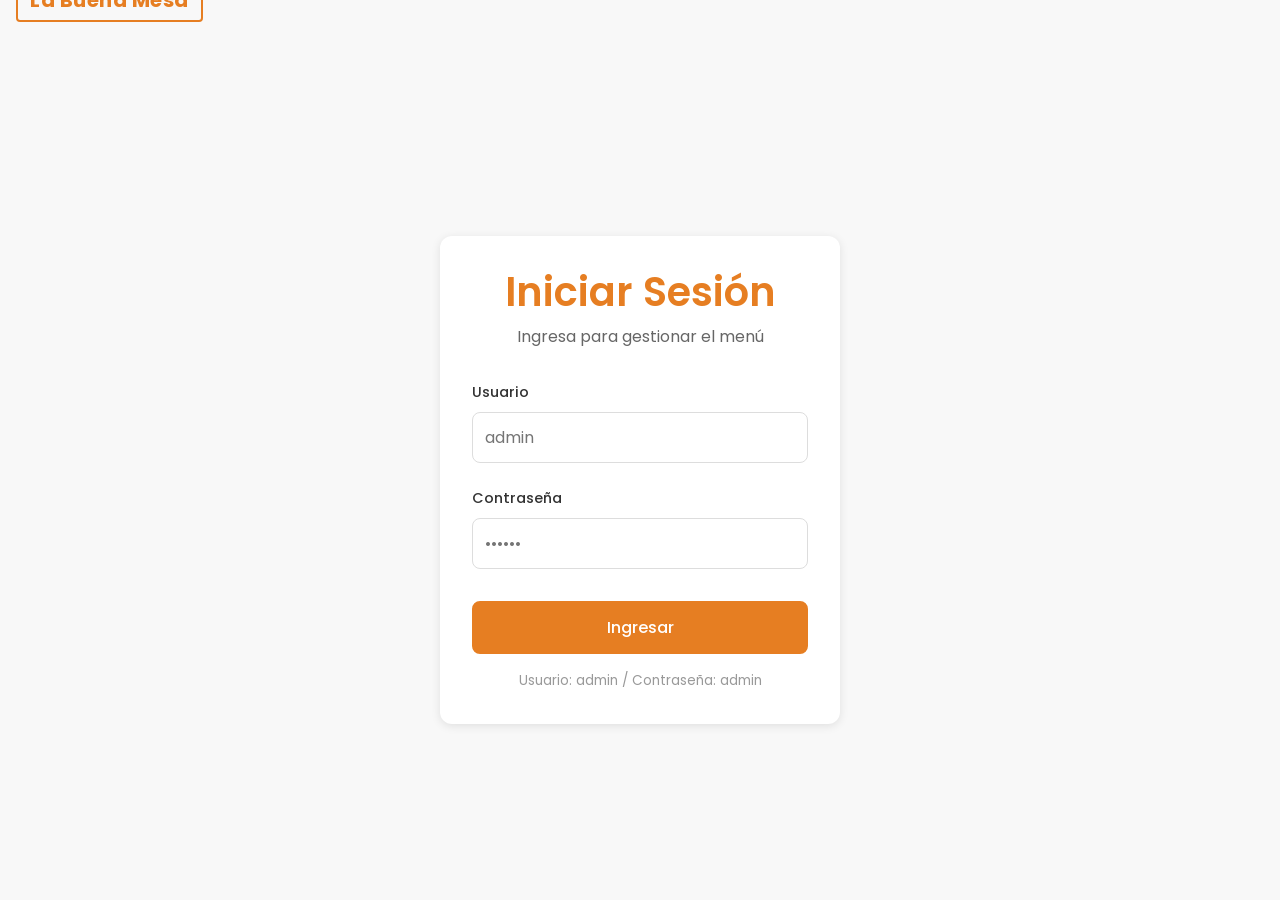
==== agregar-plato.html @ 26eefd60 "Implementación de un sistema sencillo de login a modo mockup" ====
<!DOCTYPE html>
<html lang="es">
  <head>
    <meta charset="UTF-8" />
    <meta name="viewport" content="width=device-width, initial-scale=1.0" />
    <title>Agregar Plato - La Buena Mesa</title>
    <link rel="preconnect" href="https://fonts.googleapis.com" />
    <link rel="preconnect" href="https://fonts.gstatic.com" crossorigin />
    <link
      href="https://fonts.googleapis.com/css2?family=Poppins:wght@400;500;600;700&display=swap"
      rel="stylesheet"
    />
    <link rel="stylesheet" href="styles.css" />
    <script type="module">
      import { isLoggedIn } from './auth.js'
      if (!isLoggedIn()) {
        window.location.href = 'login.html'
      }
    </script>
  </head>
  <body>
    <nav>
      <div class="nav-container">
        <a href="index.html" class="logo">La Buena Mesa</a>
        <button class="nav-toggle" aria-label="Menú">
          <span></span>
          <span></span>
          <span></span>
        </button>
        <ul class="nav-links">
          <li><a href="index.html">Inicio</a></li>
          <li><a href="#">Menú</a></li>
          <li><a href="#">Contacto</a></li>
          <li><a href="agregar-plato.html" class="nav-link-primary">Agregar plato</a></li>
        </ul>
      </div>
    </nav>
    <script type="module">
      import { initAuthNav } from './auth.js'
      initAuthNav()
    </script>

    <main class="form-page">
      <div class="form-container">
        <h1>Agregar Nuevo Plato</h1>
        <p class="form-subtitle">Completa los detalles del plato para agregarlo al menú</p>

        <form id="platoForm" class="plato-form">
          <div class="form-group">
            <label for="nombre">Nombre del plato</label>
            <input
              type="text"
              id="nombre"
              name="nombre"
              placeholder="Ej: Paella Valenciana"
              required
            />
          </div>

          <div class="form-group">
            <label for="descripcion">Descripción</label>
            <textarea
              id="descripcion"
              name="descripcion"
              rows="3"
              placeholder="Describe los ingredientes y características del plato"
              required
            ></textarea>
          </div>

          <div class="form-row">
            <div class="form-group">
              <label for="precio">Precio ($)</label>
              <input
                type="number"
                id="precio"
                name="precio"
                step="0.01"
                min="0"
                placeholder="0.00"
                required
              />
            </div>

            <div class="form-group">
              <label for="categoria">Categoría</label>
              <select id="categoria" name="categoria" required>
                <option value="">Selecciona una categoría</option>
                <option value="entradas">Entradas</option>
                <option value="principales">Principales</option>
                <option value="postres">Postres</option>
                <option value="bebidas">Bebidas</option>
              </select>
            </div>
          </div>

          <div class="form-group">
            <label for="imagen">Emoji representativo</label>
            <input
              type="text"
              id="imagen"
              name="imagen"
              placeholder="Ej: 🍝 (ingresa un emoji)"
              required
            />
          </div>

          <div class="form-actions">
            <a href="index.html" class="btn btn-secondary">Cancelar</a>
            <button type="submit" class="btn btn-primary">Guardar Plato</button>
          </div>
        </form>
      </div>
    </main>
  </body>
</html>
---- styles.css ----
* {
  margin: 0;
  padding: 0;
  box-sizing: border-box;
}

:root {
  --font-primary: "Poppins", serif;
  --color-text: #333;
  --color-primary: #e67e22;
  --color-bg: #fff;
  --color-bg-secondary: #f8f8f8;
  --nav-height: 60px;
}

body {
  font-family: var(--font-primary);
  font-size: 16px;
  line-height: 1.6;
  color: var(--color-text);
  background-color: var(--color-bg);
}

a {
  text-decoration: none;
  color: inherit;
}

h1,
h2,
h3,
h4,
h5,
h6 {
  font-family: var(--font-primary);
  font-weight: 600;
  line-height: 1.2;
}

h1 {
  font-size: 2rem;
}

h2 {
  font-size: 1.5rem;
}

p {
  font-size: 1rem;
  font-weight: 400;
}

.nav {
  position: fixed;
  top: 0;
  left: 0;
  right: 0;
  height: var(--nav-height);
  background-color: var(--color-bg);
  box-shadow: 0 1px 3px rgba(0, 0, 0, 0.1);
  z-index: 1000;
}

.nav-container {
  display: flex;
  justify-content: space-between;
  align-items: center;
  margin: 0 auto;
  height: 100%;
  width: 100%;
}

.logo {
  position: absolute;
  left: 1rem;
  font-size: 1.25rem;
  font-weight: 700;
  color: var(--color-primary);
  padding: 0.25rem 0.75rem;
  border: 2px solid var(--color-primary);
  border-radius: 4px;
  letter-spacing: 0.5px;
}

.nav-links {
  display: none;
  list-style: none;
  gap: 1.5rem;
  background-color: var(--color-bg-secondary);
  padding-block: 1rem;
}

.nav-links a {
  display: inline-block;
  font-size: 1.25rem;
  font-weight: 500;
  padding: 0.5rem 0.75rem;
  border-radius: 4px;
  transition: all 0.2s ease;
}

.nav-links a:hover {
  color: var(--color-primary);
  background: rgba(230, 126, 34, 0.1);
}

.nav-toggle {
  display: flex;
  flex-direction: column;
  gap: 4px;
  background: none;
  border: none;
  cursor: pointer;
  padding: 0.5rem;
}

.nav-toggle span {
  display: block;
  width: 24px;
  height: 2px;
  background: var(--color-text);
  border-radius: 2px;
}

@media (min-width: 768px) {
  .nav-toggle {
    display: none;
  }
  .nav-container {
    justify-content: flex-start;
    gap: 3rem;
  }

  .logo {
    flex-shrink: 0;
  }

  .nav-links {
    flex: 1;
    justify-content: center;
    display: flex;
  }

  h1 {
    font-size: 2.5rem;
  }

  h2 {
    font-size: 2rem;
  }
}

.hero {
  padding: 3rem 1rem;
  text-align: center;
  background-color: var(--color-bg-secondary);
}

.hero h1 {
  color: var(--color-primary);
  margin-bottom: 0.5rem;
}

.categories {
  padding: 1.5rem 1rem;
  text-align: center;
}

.category-filters {
  display: flex;
  flex-wrap: wrap;
  gap: 0.5rem;
  justify-content: center;
  margin-top: 1rem;
}

.category-btn {
  padding: 0.5rem 1rem;
  border: 1px solid #ddd;
  border-radius: 20px;
  background: var(--color-bg);
  font-family: var(--font-primary);
  font-size: 0.875rem;
  cursor: pointer;
  transition: all 0.2s ease;
}

.category-btn.active,
.category-btn:hover {
  background: var(--color-primary);
  color: #fff;
  border-color: var(--color-primary);
}

.search-bar {
  display: flex;
  align-items: center;
  max-width: 1200px;
  margin: 1.5rem auto 0;
  border: 1px solid #ddd;
  border-radius: 25px;
  overflow: hidden;
  background: var(--color-bg);
}

.search-input {
  flex: 1;
  padding: 0.75rem 1rem;
  border: none;
  font-family: var(--font-primary);
  font-size: 0.95rem;
  outline: none;
}

.search-input::placeholder {
  color: #999;
}

.search-btn {
  padding: 0.75rem 1rem;
  background: transparent;
  border: none;
  color: var(--color-primary);
  cursor: pointer;
  display: flex;
  align-items: center;
  justify-content: center;
  transition: background 0.2s ease;
}

.search-btn:hover {
  background: rgba(230, 126, 34, 0.1);
}

.menu-content {
  padding: 2rem 1rem;
  max-width: 1200px;
  margin: 0 auto;
}

.menu-grid {
  display: grid;
  grid-template-columns: 1fr;
  gap: 1rem;
  margin-top: 1.5rem;
}

.menu-item {
  border: 1px solid #eee;
  border-radius: 8px;
  overflow: hidden;
  transition: box-shadow 0.2s ease;
  position: relative;
  transition: transform 0.2s ease;
}

.menu-item:hover {
  box-shadow: 0 2px 8px rgba(0, 0, 0, 0.1);
  cursor: pointer;
  transform: scale(1.025);
}

.menu-item-image {
  font-size: 4rem;
  text-align: center;
  padding: 2rem;
  background: var(--color-bg-secondary);
}

.menu-item-info {
  padding: 1rem;
}

.menu-item-info h3 {
  font-size: 1.1rem;
  margin-bottom: 0.25rem;
}

.menu-item-info p {
  font-size: 0.875rem;
  color: #666;
  margin-bottom: 0.5rem;
}

.menu-item-price {
  font-weight: 600;
  color: var(--color-primary);
  font-size: 1.1rem;
}

.menu-item-tags {
  display: flex;
  flex-wrap: wrap;
  gap: 0.5rem;
  margin-bottom: 0.75rem;
}

.tag {
  display: inline-block;
  padding: 0.25rem 0.6rem;
  font-size: 0.75rem;
  font-weight: 500;
  border-radius: 12px;
  background: var(--color-bg-secondary);
  color: #666;
}

.tag-featured {
  background: rgba(230, 126, 34, 0.15);
  color: var(--color-primary);
}

.tag-vegetarian {
  background: rgba(46, 204, 113, 0.15);
  color: #27ae60;
}

.tag-popular {
  background: rgba(241, 196, 15, 0.2);
  color: #d4a200;
}

.tag-spicy {
  background: rgba(231, 76, 60, 0.15);
  color: #c0392b;
}

.tag-new {
  background: rgba(155, 89, 182, 0.15);
  color: #8e44ad;
}

.tag-absolute {
  position: absolute;
  top: 0.5rem;
  right: 0.5rem;
  z-index: 1;
}

@media (min-width: 768px) {
  .menu-grid {
    grid-template-columns: repeat(3, 1fr);
  }
}

.cart {
  background: var(--color-bg);
  max-width: 1200px;
  margin: 0 auto;
  padding: 1rem;
}

.cart-container {
  padding: 1rem;
  border-radius: 12px 12px 0 0;
  box-shadow: 0 -2px 10px rgba(0, 0, 0, 0.1);
}

.cart-header {
  display: flex;
  justify-content: space-between;
  align-items: center;
  margin-bottom: 0.75rem;
}

.cart-header h3 {
  font-size: 1.1rem;
}

.cart-items {
  min-height: 60px;
  max-height: 80px;
  overflow-y: auto;
}

.cart-empty {
  color: #888;
  font-style: italic;
  text-align: center;
  padding: 2rem 0;
}

.cart-footer {
  display: flex;
  justify-content: space-between;
  padding-top: 0.75rem;
  border-top: 1px solid #eee;
  font-weight: 600;
}

.cart-total {
  color: var(--color-primary);
  font-size: 1.25rem;
}

.btn-checkout-cart {
  width: 100%;
  margin-top: 1rem;
}

.form-page {
  padding-top: calc(var(--nav-height) + 2rem);
  padding-bottom: 2rem;
  min-height: 100vh;
  background-color: var(--color-bg-secondary);
}

.form-container {
  max-width: 600px;
  margin: 0 auto;
  padding: 2rem;
  background: var(--color-bg);
  border-radius: 12px;
  box-shadow: 0 2px 10px rgba(0, 0, 0, 0.1);
}

.form-container h1 {
  color: var(--color-primary);
  margin-bottom: 0.5rem;
  text-align: center;
}

.form-subtitle {
  text-align: center;
  color: #666;
  margin-bottom: 2rem;
}

.plato-form {
  display: flex;
  flex-direction: column;
  gap: 1.5rem;
}

.form-group {
  display: flex;
  flex-direction: column;
  gap: 0.5rem;
}

.form-group label {
  font-weight: 500;
  font-size: 0.9rem;
  color: var(--color-text);
}

.form-group input,
.form-group textarea,
.form-group select {
  padding: 0.75rem;
  border: 1px solid #ddd;
  border-radius: 8px;
  font-family: var(--font-primary);
  font-size: 1rem;
  transition: border-color 0.2s ease, box-shadow 0.2s ease;
}

.form-group input:focus,
.form-group textarea:focus,
.form-group select:focus {
  outline: none;
  border-color: var(--color-primary);
  box-shadow: 0 0 0 3px rgba(230, 126, 34, 0.1);
}

.form-group textarea {
  resize: vertical;
  min-height: 80px;
}

.form-row {
  display: grid;
  grid-template-columns: 1fr;
  gap: 1rem;
}

@media (min-width: 480px) {
  .form-row {
    grid-template-columns: 1fr 1fr;
  }
}

.form-actions {
  display: flex;
  gap: 1rem;
  margin-top: 1rem;
}

.checkout-page {
  padding-top: calc(var(--nav-height) + 2rem);
  padding-bottom: 2rem;
  min-height: 100vh;
  background-color: var(--color-bg-secondary);
}

.checkout-container {
  max-width: 1000px;
  margin: 0 auto;
  padding: 1rem;
}

.checkout-container h1 {
  color: var(--color-primary);
  margin-bottom: 1.5rem;
  text-align: center;
}

.checkout-grid {
  display: grid;
  grid-template-columns: 1fr;
  gap: 2rem;
}

.checkout-summary {
  display: flex;
  flex-direction: column;
  background: var(--color-bg);
  border-radius: 12px;
  padding: 1.5rem;
  box-shadow: 0 2px 10px rgba(0, 0, 0, 0.1);
}

.checkout-summary h2 {
  margin-bottom: 1rem;
  font-size: 1.25rem;
}

.checkout-items {
  display: flex;
  flex-direction: column;
  gap: 1rem;
  margin-bottom: 1rem;
  max-height: 100%;
  overflow-y: auto;
}

.checkout-item {
  display: grid;
  grid-template-columns: auto 1fr auto auto;
  gap: 1rem;
  align-items: center;
  padding: 1rem;
  background: var(--color-bg-secondary);
  border-radius: 8px;
}

.checkout-item-image {
  font-size: 2.5rem;
}

.checkout-item-details h3 {
  font-size: 1rem;
  margin-bottom: 0.25rem;
}

.checkout-item-details p {
  font-size: 0.8rem;
  color: #666;
}

.checkout-item-price {
  font-weight: 600;
  color: var(--color-primary);
}

.remove-item {
  width: 32px;
  height: 32px;
  border: none;
  background: transparent;
  color: #888;
  font-size: 1.5rem;
  cursor: pointer;
  border-radius: 50%;
  transition: all 0.2s ease;
}

.remove-item:hover {
  color: #e74c3c;
  background: rgba(231, 76, 60, 0.1);
}

.checkout-total {
  display: flex;
  justify-content: space-between;
  padding-top: 1rem;
  border-top: 2px solid #eee;
  font-size: 1.25rem;
  font-weight: 700;
}

.total-amount {
  color: var(--color-primary);
}

.checkout-form-section {
  background: var(--color-bg);
  border-radius: 12px;
  padding: 1.5rem;
  box-shadow: 0 2px 10px rgba(0, 0, 0, 0.1);
}

.checkout-form-section h2 {
  margin-bottom: 1rem;
  margin-top: 1.5rem;
  font-size: 1.25rem;
}

.checkout-form-section h2:first-child {
  margin-top: 0;
}

.checkout-form {
  display: flex;
  flex-direction: column;
  gap: 1rem;
}

.payment-methods {
  display: flex;
  flex-wrap: wrap;
  gap: 1rem;
  flex-wrap: nowrap;
}

.payment-option {
  flex: 1;
  flex-basis: 0;
  display: flex;
  align-items: center;
  gap: 0.5rem;
  padding: 1rem;
  border: 2px solid #ddd;
  border-radius: 8px;
  cursor: pointer;
  transition: all 0.2s ease;
}

.payment-option:hover {
  border-color: var(--color-primary);
}

.payment-option:has(input:checked) {
  border-color: var(--color-primary);
  background: rgba(230, 126, 34, 0.1);
}

.payment-option input {
  display: none;
}

.payment-icon {
  font-size: 1.5rem;
}

.btn-checkout {
  margin-top: 1rem;
  padding: 1rem;
  font-size: 1.1rem;
}

@media (min-width: 768px) {
  .checkout-grid {
    grid-template-columns: 1fr 1fr;
  }
}

.btn {
  flex: 1;
  padding: 0.75rem 1.5rem;
  border-radius: 8px;
  font-family: var(--font-primary);
  font-size: 1rem;
  font-weight: 500;
  cursor: pointer;
  transition: all 0.2s ease;
  text-align: center;
}

.btn-primary {
  background: var(--color-primary);
  color: #fff;
  border: 2px solid var(--color-primary);
}

.btn-primary:hover {
  background: #d35400;
  border-color: #d35400;
}

.btn-secondary {
  background: var(--color-bg);
  color: var(--color-text);
  border: 2px solid #ddd;
}

.btn-secondary:hover {
  border-color: var(--color-text);
  background: var(--color-bg-secondary);
}

.nav-link-primary {
  color: var(--color-primary);
  font-weight: 600;
}

.nav-link-primary:hover {
  background: rgba(230, 126, 34, 0.15);
}

.about {
  padding: 4rem 1rem;
  background: var(--color-bg-secondary);
  text-align: center;
}

.about-container {
  max-width: 1000px;
  margin: 0 auto;
}

.about h2 {
  margin-bottom: 1rem;
  color: var(--color-primary);
}

.about-text {
  max-width: 700px;
  margin: 0 auto 3rem;
  color: #666;
  line-height: 1.8;
}

.about-features {
  display: grid;
  grid-template-columns: 1fr;
  gap: 2rem;
}

.about-feature {
  padding: 1.5rem;
  background: var(--color-bg);
  border-radius: 12px;
  box-shadow: 0 2px 8px rgba(0, 0, 0, 0.05);
}

.feature-icon {
  font-size: 3rem;
  display: block;
  margin-bottom: 1rem;
}

.about-feature h3 {
  margin-bottom: 0.5rem;
  color: var(--color-text);
}

.about-feature p {
  color: #666;
  font-size: 0.9rem;
}

.product-detail {
  padding-top: calc(var(--nav-height) + 2rem);
  padding-bottom: 2rem;
  min-height: 100vh;
  background-color: var(--color-bg-secondary);
}

.product-detail-container {
  max-width: 1000px;
  margin: 0 auto;
  padding: 1rem;
}

.back-link {
  display: inline-flex;
  align-items: center;
  gap: 0.5rem;
  color: #666;
  font-size: 0.9rem;
  margin-bottom: 1.5rem;
  transition: color 0.2s ease;
}

.back-link:hover {
  color: var(--color-primary);
}

#product-detail-content {
  display: grid;
  grid-template-columns: 1fr;
  gap: 2rem;
  background: var(--color-bg);
  border-radius: 12px;
  padding: 2rem;
  box-shadow: 0 2px 10px rgba(0, 0, 0, 0.1);
}

.product-detail-image {
  font-size: 6rem;
  text-align: center;
  padding: 3rem;
  background: var(--color-bg-secondary);
  border-radius: 8px;
}

.product-detail-info {
  display: flex;
  flex-direction: column;
  gap: 1rem;
}

.product-detail-info h1 {
  color: var(--color-text);
  font-size: 1.75rem;
}

.product-detail-description {
  color: #666;
  line-height: 1.6;
}

.product-detail-price {
  font-size: 1.5rem;
  font-weight: 700;
  color: var(--color-primary);
}

.product-detail-actions {
  display: flex;
  flex-direction: column;
  gap: 1rem;
  margin-top: 1rem;
}

.quantity-selector {
  display: flex;
  align-items: center;
  gap: 1rem;
  justify-content: center;
}

.quantity-btn {
  width: 40px;
  height: 40px;
  border: 1px solid #ddd;
  border-radius: 8px;
  background: var(--color-bg);
  font-size: 1.25rem;
  cursor: pointer;
  transition: all 0.2s ease;
}

.quantity-btn:hover {
  border-color: var(--color-primary);
  color: var(--color-primary);
}

.quantity-value {
  font-size: 1.25rem;
  font-weight: 600;
  min-width: 40px;
  text-align: center;
}

.add-to-cart-btn {
  width: 100%;
}

@media (min-width: 768px) {
  #product-detail-content {
    grid-template-columns: 1fr 1fr;
    align-items: start;
  }

  .product-detail-actions {
    flex-direction: row;
    align-items: center;
  }

  .quantity-selector {
    justify-content: flex-start;
  }

  .add-to-cart-btn {
    width: auto;
  }
}

.loading-text {
  text-align: center;
  color: #888;
  font-style: italic;
  padding: 2rem;
}

.menu-item-link {
  display: block;
}

.contact {
  padding: 4rem 1rem;
  background: var(--color-bg);
}

.contact-container {
  max-width: 1000px;
  margin: 0 auto;
}

.contact h2 {
  text-align: center;
  margin-bottom: 2rem;
  color: var(--color-primary);
}

.contact-grid {
  display: grid;
  grid-template-columns: 1fr;
  gap: 2rem;
}

.contact-info {
  display: flex;
  flex-direction: column;
  gap: 1.5rem;
}

.contact-item {
  display: flex;
  align-items: flex-start;
  gap: 1rem;
}

.contact-icon {
  font-size: 1.5rem;
}

.contact-item h3 {
  font-size: 1rem;
  margin-bottom: 0.25rem;
}

.contact-item p {
  font-size: 0.9rem;
  color: #666;
}

.contact-form {
  display: flex;
  flex-direction: column;
  gap: 1rem;
}

.contact-form .btn {
  flex: none;
  width: 100%;
  margin-top: 0.5rem;
}

@media (min-width: 768px) {
  .about-features {
    grid-template-columns: repeat(3, 1fr);
  }

  .contact-grid {
    grid-template-columns: 1fr 1fr;
  }

  .contact-form .btn {
    width: auto;
  }
}

.nav-link-login {
  display: inline-block;
  font-size: 1rem;
  font-weight: 500;
  padding: 0.5rem 1rem;
  border-radius: 4px;
  color: var(--color-primary);
  border: 2px solid var(--color-primary);
  transition: all 0.2s ease;
}

.nav-link-login:hover {
  background: var(--color-primary);
  color: #fff;
}

.avatar-btn {
  background: none;
  border: none;
  font-size: 1.5rem;
  cursor: pointer;
  padding: 0.25rem;
  border-radius: 50%;
  transition: background 0.2s ease;
}

.avatar-btn:hover {
  background: rgba(230, 126, 34, 0.1);
}

.auth-nav-item {
  position: absolute;
  right: 1rem;
  list-style: none;
}

.auth-dropdown {
  display: none;
  position: absolute;
  right: 0;
  top: 100%;
  background: var(--color-bg);
  border: 1px solid #ddd;
  border-radius: 8px;
  padding: 0.5rem;
  box-shadow: 0 2px 8px rgba(0, 0, 0, 0.1);
  z-index: 1001;
}

.auth-dropdown.active {
  display: block;
}

.logout-btn {
  background: none;
  border: none;
  padding: 0.5rem 1rem;
  cursor: pointer;
  font-family: var(--font-primary);
  font-size: 0.9rem;
  color: #e74c3c;
  border-radius: 4px;
  transition: background 0.2s ease;
  white-space: nowrap;
}

.logout-btn:hover {
  background: rgba(231, 76, 60, 0.1);
}

.login-page {
  padding-top: calc(var(--nav-height) + 2rem);
  padding-bottom: 2rem;
  min-height: 100vh;
  background-color: var(--color-bg-secondary);
  display: flex;
  align-items: center;
  justify-content: center;
}

.login-container {
  max-width: 400px;
  width: 100%;
  padding: 2rem;
  background: var(--color-bg);
  border-radius: 12px;
  box-shadow: 0 2px 10px rgba(0, 0, 0, 0.1);
}

.login-container h1 {
  color: var(--color-primary);
  margin-bottom: 0.5rem;
  text-align: center;
}

.login-subtitle {
  text-align: center;
  color: #666;
  margin-bottom: 2rem;
}

.login-form {
  display: flex;
  flex-direction: column;
  gap: 1.5rem;
}

.btn-login {
  width: 100%;
  margin-top: 0.5rem;
}

.login-hint {
  text-align: center;
  color: #999;
  font-size: 0.85rem;
  margin-top: 1rem;
}
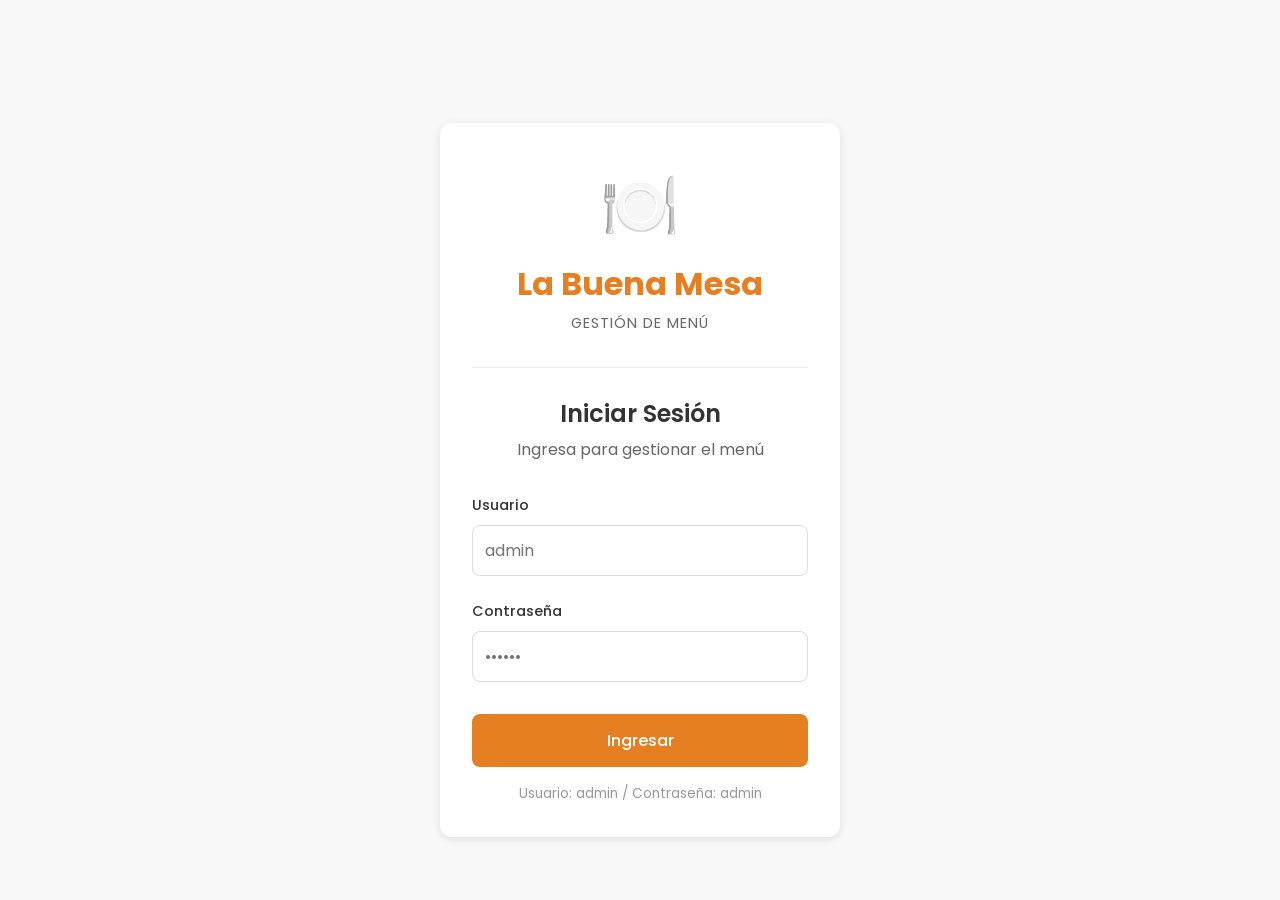
==== commit 7a5892d2: "Merge pull request #11 from francoangulo/estilos Ajustes en algunos estilos del lanvbar" ====
--- a/agregar-plato.html
+++ b/agregar-plato.html
@@ -12,38 +12,42 @@
     />
     <link rel="stylesheet" href="styles.css" />
     <script type="module">
-      import { isLoggedIn } from './auth.js'
+      import { isLoggedIn } from "./auth.js";
       if (!isLoggedIn()) {
-        window.location.href = 'login.html'
+        window.location.href = "login.html";
       }
     </script>
   </head>
   <body>
     <nav>
-      <div class="nav-container">
-        <a href="index.html" class="logo">La Buena Mesa</a>
-        <button class="nav-toggle" aria-label="Menú">
-          <span></span>
-          <span></span>
-          <span></span>
-        </button>
-        <ul class="nav-links">
-          <li><a href="index.html">Inicio</a></li>
-          <li><a href="#">Menú</a></li>
-          <li><a href="#">Contacto</a></li>
-          <li><a href="agregar-plato.html" class="nav-link-primary">Agregar plato</a></li>
-        </ul>
-      </div>
+      <a href="index.html" class="logo">La Buena Mesa</a>
+      <button class="nav-toggle" aria-label="Menú">
+        <span></span>
+        <span></span>
+        <span></span>
+      </button>
+      <ul class="nav-links">
+        <li><a href="index.html">Inicio</a></li>
+        <li><a href="#">Menú</a></li>
+        <li><a href="#">Contacto</a></li>
+        <li>
+          <a href="agregar-plato.html" class="nav-link-primary"
+            >Agregar plato</a
+          >
+        </li>
+      </ul>
     </nav>
     <script type="module">
-      import { initAuthNav } from './auth.js'
-      initAuthNav()
+      import { initAuthNav } from "./auth.js";
+      initAuthNav();
     </script>
 
     <main class="form-page">
       <div class="form-container">
         <h1>Agregar Nuevo Plato</h1>
-        <p class="form-subtitle">Completa los detalles del plato para agregarlo al menú</p>
+        <p class="form-subtitle">
+          Completa los detalles del plato para agregarlo al menú
+        </p>
 
         <form id="platoForm" class="plato-form">
           <div class="form-group">
@@ -113,4 +117,4 @@
       </div>
     </main>
   </body>
-</html>+</html>
--- a/styles.css
+++ b/styles.css
@@ -50,18 +50,7 @@
   font-weight: 400;
 }
 
-.nav {
-  position: fixed;
-  top: 0;
-  left: 0;
-  right: 0;
-  height: var(--nav-height);
-  background-color: var(--color-bg);
-  box-shadow: 0 1px 3px rgba(0, 0, 0, 0.1);
-  z-index: 1000;
-}
-
-.nav-container {
+nav {
   display: flex;
   justify-content: space-between;
   align-items: center;
@@ -126,7 +115,7 @@
   .nav-toggle {
     display: none;
   }
-  .nav-container {
+  nav {
     justify-content: flex-start;
     gap: 3rem;
   }
@@ -1091,3 +1080,37 @@
   font-size: 0.85rem;
   margin-top: 1rem;
 }
+
+.login-logo {
+  text-align: center;
+  margin-bottom: 2rem;
+  padding-bottom: 2rem;
+  border-bottom: 1px solid #eee;
+}
+
+.logo-icon {
+  font-size: 4rem;
+  display: block;
+  margin-bottom: 0.5rem;
+}
+
+.logo-title {
+  font-size: 2rem;
+  color: var(--color-primary);
+  font-weight: 700;
+  margin-bottom: 0.25rem;
+}
+
+.logo-tagline {
+  font-size: 0.9rem;
+  color: #666;
+  letter-spacing: 1px;
+  text-transform: uppercase;
+}
+
+.login-title {
+  text-align: center;
+  color: var(--color-text);
+  font-size: 1.5rem;
+  margin-bottom: 0.5rem;
+}
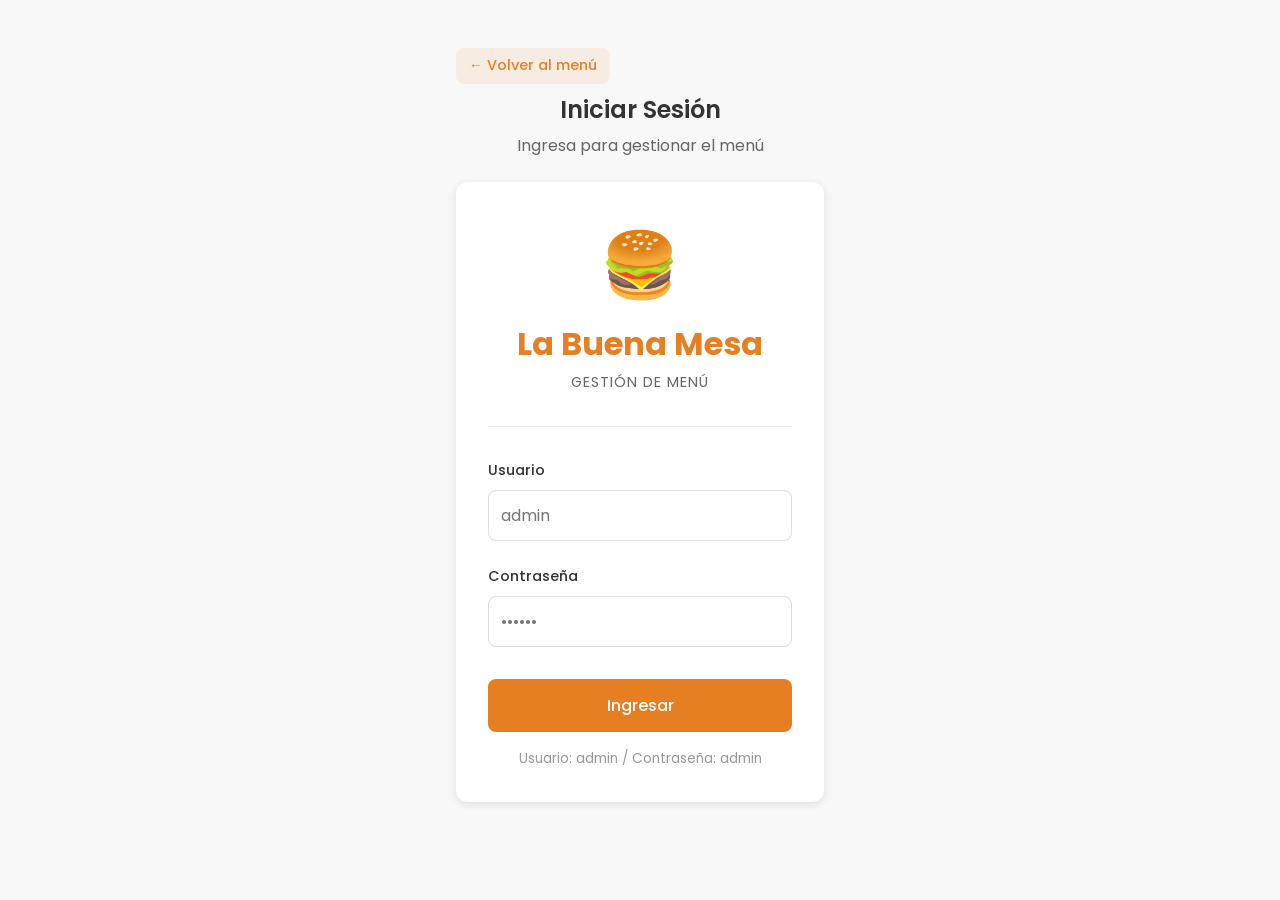
==== commit ed7aab76: "completado de diseño responsive para mobile" ====
--- a/agregar-plato.html
+++ b/agregar-plato.html
@@ -11,6 +11,7 @@
       rel="stylesheet"
     />
     <link rel="stylesheet" href="styles.css" />
+    <link rel="icon" href="https://fav.farm/🍔" />
     <script type="module">
       import { isLoggedIn } from "./auth.js";
       if (!isLoggedIn()) {
@@ -19,37 +20,21 @@
     </script>
   </head>
   <body>
-    <nav>
-      <a href="index.html" class="logo">La Buena Mesa</a>
-      <button class="nav-toggle" aria-label="Menú">
-        <span></span>
-        <span></span>
-        <span></span>
-      </button>
-      <ul class="nav-links">
-        <li><a href="index.html">Inicio</a></li>
-        <li><a href="#">Menú</a></li>
-        <li><a href="#">Contacto</a></li>
-        <li>
-          <a href="agregar-plato.html" class="nav-link-primary"
-            >Agregar plato</a
-          >
-        </li>
-      </ul>
-    </nav>
     <script type="module">
-      import { initAuthNav } from "./auth.js";
-      initAuthNav();
+      import { renderNav } from "./components/nav.js";
+      renderNav();
     </script>
 
     <main class="form-page">
-      <div class="form-container">
+      <div class="form-wrapper">
+        <a href="index.html" class="back-link"> ← Volver al menú </a>
         <h1>Agregar Nuevo Plato</h1>
         <p class="form-subtitle">
           Completa los detalles del plato para agregarlo al menú
         </p>
 
-        <form id="platoForm" class="plato-form">
+        <div class="form-container">
+          <form id="platoForm" class="plato-form">
           <div class="form-group">
             <label for="nombre">Nombre del plato</label>
             <input
@@ -115,6 +100,12 @@
           </div>
         </form>
       </div>
+    </div>
     </main>
+
+    <script type="module">
+      import { initFabScrollTop } from "./fab-scroll-top.js";
+      initFabScrollTop();
+    </script>
   </body>
 </html>
--- a/styles.css
+++ b/styles.css
@@ -8,9 +8,14 @@
   --font-primary: "Poppins", serif;
   --color-text: #333;
   --color-primary: #e67e22;
+  --primary-bg-text-color: #fff;
   --color-bg: #fff;
   --color-bg-secondary: #f8f8f8;
   --nav-height: 60px;
+}
+
+html {
+  scroll-behavior: smooth;
 }
 
 body {
@@ -57,18 +62,57 @@
   margin: 0 auto;
   height: 100%;
   width: 100%;
+  background-color: var(--color-bg-secondary);
+  padding-inline: 3rem;
+}
+
+nav .nav-left {
+  display: flex;
+  align-items: center;
+  gap: 1rem;
+  width: 25%;
+}
+
+nav .nav-middle {
+  display: flex;
+  align-items: center;
+  gap: 1rem;
+  width: 50%;
+}
+
+nav .nav-right {
+  display: flex;
+  align-items: center;
+  gap: 1rem;
+  width: 25%;
+}
+
+nav .nav-right .nav-links {
+  display: flex;
+  align-items: center;
+  gap: 1rem;
+  justify-content: flex-end;
+}
+
+nav .nav-right .nav-links a.desktop-only {
+  display: block;
+}
+
+nav .nav-right .nav-links a.mobile-only {
+  display: none;
 }
 
 .logo {
-  position: absolute;
-  left: 1rem;
   font-size: 1.25rem;
   font-weight: 700;
   color: var(--color-primary);
   padding: 0.25rem 0.75rem;
-  border: 2px solid var(--color-primary);
-  border-radius: 4px;
+  border-radius: 0.75rem;
   letter-spacing: 0.5px;
+  transition: transform 0.2s ease;
+  &:hover {
+    animation: bounce 0.35s ease-in-out;
+  }
 }
 
 .nav-links {
@@ -84,7 +128,7 @@
   font-size: 1.25rem;
   font-weight: 500;
   padding: 0.5rem 0.75rem;
-  border-radius: 4px;
+  border-radius: 0.75rem;
   transition: all 0.2s ease;
 }
 
@@ -93,28 +137,11 @@
   background: rgba(230, 126, 34, 0.1);
 }
 
-.nav-toggle {
-  display: flex;
-  flex-direction: column;
-  gap: 4px;
-  background: none;
-  border: none;
-  cursor: pointer;
-  padding: 0.5rem;
-}
-
-.nav-toggle span {
-  display: block;
-  width: 24px;
-  height: 2px;
-  background: var(--color-text);
-  border-radius: 2px;
+.nav-links a.active {
+  color: var(--color-primary);
 }
 
 @media (min-width: 768px) {
-  .nav-toggle {
-    display: none;
-  }
   nav {
     justify-content: flex-start;
     gap: 3rem;
@@ -142,7 +169,7 @@
 .hero {
   padding: 3rem 1rem;
   text-align: center;
-  background-color: var(--color-bg-secondary);
+  padding-bottom: 0;
 }
 
 .hero h1 {
@@ -151,7 +178,7 @@
 }
 
 .categories {
-  padding: 1.5rem 1rem;
+  padding: 2rem 1rem;
   text-align: center;
 }
 
@@ -221,20 +248,42 @@
   background: rgba(230, 126, 34, 0.1);
 }
 
+.menu-button {
+  display: flex;
+  justify-content: center;
+  align-items: center;
+  padding: 1rem;
+
+  a {
+    background: var(--color-primary);
+    width: 100%;
+    max-width: 200px;
+    color: #fff;
+    padding: 0.5rem 1rem;
+    border-radius: 0.75rem;
+    transition: all 0.2s ease;
+    &:hover {
+      background: #d35400;
+    }
+  }
+}
 .menu-content {
-  padding: 2rem 1rem;
+  padding: 1rem;
   max-width: 1200px;
   margin: 0 auto;
+  padding-bottom: 4rem;
 }
 
 .menu-grid {
   display: grid;
   grid-template-columns: 1fr;
   gap: 1rem;
-  margin-top: 1.5rem;
 }
 
 .menu-item {
+  flex: 1;
+  display: flex;
+  flex-direction: column;
   border: 1px solid #eee;
   border-radius: 8px;
   overflow: hidden;
@@ -249,6 +298,39 @@
   transform: scale(1.025);
 }
 
+.menu-item {
+  display: flex;
+  flex-direction: column;
+}
+
+.menu-item-link {
+  flex: 1;
+}
+
+.quick-add-btn {
+  position: absolute;
+  bottom: 1rem;
+  right: 1rem;
+  width: 36px;
+  height: 36px;
+  border-radius: 50%;
+  background: var(--color-primary);
+  color: #fff;
+  border: none;
+  font-size: 1.25rem;
+  cursor: pointer;
+  display: flex;
+  align-items: center;
+  justify-content: center;
+  transition: all 0.2s ease;
+  box-shadow: 0 2px 8px rgba(0, 0, 0, 0.2);
+}
+
+.quick-add-btn:hover {
+  background: #d35400;
+  transform: scale(1.1);
+}
+
 .menu-item-image {
   font-size: 4rem;
   text-align: center;
@@ -258,6 +340,10 @@
 
 .menu-item-info {
   padding: 1rem;
+  display: flex;
+  flex-direction: column;
+  justify-content: flex-end;
+  flex: 1;
 }
 
 .menu-item-info h3 {
@@ -388,7 +474,7 @@
 }
 
 .form-page {
-  padding-top: calc(var(--nav-height) + 2rem);
+  padding-top: calc(var(--nav-height) + 1rem);
   padding-bottom: 2rem;
   min-height: 100vh;
   background-color: var(--color-bg-secondary);
@@ -403,7 +489,7 @@
   box-shadow: 0 2px 10px rgba(0, 0, 0, 0.1);
 }
 
-.form-container h1 {
+.form-wrapper h1 {
   color: var(--color-primary);
   margin-bottom: 0.5rem;
   text-align: center;
@@ -476,7 +562,7 @@
 }
 
 .checkout-page {
-  padding-top: calc(var(--nav-height) + 2rem);
+  padding-top: calc(var(--nav-height) + 1rem);
   padding-bottom: 2rem;
   min-height: 100vh;
   background-color: var(--color-bg-secondary);
@@ -607,9 +693,8 @@
 
 .payment-methods {
   display: flex;
-  flex-wrap: wrap;
-  gap: 1rem;
-  flex-wrap: nowrap;
+  flex-direction: column;
+  gap: 0.75rem;
 }
 
 .payment-option {
@@ -651,6 +736,10 @@
 @media (min-width: 768px) {
   .checkout-grid {
     grid-template-columns: 1fr 1fr;
+  }
+
+  .payment-methods {
+    flex-direction: row;
   }
 }
 
@@ -753,7 +842,7 @@
   padding-top: calc(var(--nav-height) + 2rem);
   padding-bottom: 2rem;
   min-height: 100vh;
-  background-color: var(--color-bg-secondary);
+  background-color: var(--color-bg);
 }
 
 .product-detail-container {
@@ -765,15 +854,21 @@
 .back-link {
   display: inline-flex;
   align-items: center;
-  gap: 0.5rem;
-  color: #666;
+  gap: 0.4rem;
+  color: var(--color-primary);
   font-size: 0.9rem;
+  font-weight: 500;
   margin-bottom: 1.5rem;
-  transition: color 0.2s ease;
+  padding: 0.4rem 0.8rem;
+  border-radius: 8px;
+  background: rgba(230, 126, 34, 0.1);
+  transition: background 0.2s ease, color 0.2s ease;
+  text-decoration: none;
 }
 
 .back-link:hover {
-  color: var(--color-primary);
+  background: rgba(230, 126, 34, 0.2);
+  color: #d35400;
 }
 
 #product-detail-content {
@@ -786,6 +881,12 @@
   box-shadow: 0 2px 10px rgba(0, 0, 0, 0.1);
 }
 
+.product-detail-visual {
+  display: flex;
+  flex-direction: column;
+  gap: 1rem;
+}
+
 .product-detail-image {
   font-size: 6rem;
   text-align: center;
@@ -814,6 +915,37 @@
   font-size: 1.5rem;
   font-weight: 700;
   color: var(--color-primary);
+}
+
+.product-detail-ingredients {
+  padding: 1rem 0;
+  border-top: 1px solid #eee;
+  border-bottom: 1px solid #eee;
+}
+
+.product-detail-ingredients h3 {
+  font-size: 0.95rem;
+  font-weight: 600;
+  margin-bottom: 0.75rem;
+  color: var(--color-text);
+}
+
+.ingredients-list {
+  display: flex;
+  flex-wrap: wrap;
+  gap: 0.5rem;
+  list-style: none;
+}
+
+.ingredient-item {
+  display: inline-flex;
+  align-items: center;
+  gap: 0.35rem;
+  padding: 0.35rem 0.75rem;
+  background: var(--color-bg-secondary);
+  border-radius: 20px;
+  font-size: 0.85rem;
+  color: #555;
 }
 
 .product-detail-actions {
@@ -885,12 +1017,16 @@
 }
 
 .menu-item-link {
-  display: block;
+  display: flex;
 }
 
 .contact {
   padding: 4rem 1rem;
   background: var(--color-bg);
+}
+
+.contact.menu {
+  background: var(--color-bg-secondary);
 }
 
 .contact-container {
@@ -960,6 +1096,377 @@
   .contact-form .btn {
     width: auto;
   }
+}
+
+/* animación de rebote */
+@keyframes bounce {
+  from,
+  to {
+    transform: scale(1, 1);
+  }
+  25% {
+    transform: scale(0.9, 1.1);
+  }
+  50% {
+    transform: scale(1.1, 0.9);
+  }
+  75% {
+    transform: scale(0.95, 1.05);
+  }
+}
+
+@media (max-width: 767px) {
+  .tag-absolute .tag-label {
+    display: none;
+  }
+
+  .checkout-summary,
+  .checkout-form-section {
+    padding: 1rem;
+  }
+
+  .checkout-item {
+    gap: 0.75rem;
+    padding: 0.75rem;
+  }
+
+  .payment-option {
+    padding: 0.75rem;
+  }
+
+  .form-wrapper {
+    max-width: 600px;
+    margin: 0 auto;
+    padding: 1rem;
+  }
+
+  .form-wrapper .back-link {
+    margin-bottom: 0.75rem;
+  }
+
+  .form-container {
+    padding: 1.25rem;
+  }
+
+  .checkout-page {
+    padding-top: 0;
+  }
+
+  .form-page {
+    padding-top: 0;
+  }
+
+  .login-container {
+    padding: 1.25rem;
+  }
+}
+
+.login-page {
+  padding-top: 3rem;
+  padding-bottom: 2rem;
+  min-height: 100vh;
+  background-color: var(--color-bg-secondary);
+}
+
+.login-wrapper {
+  max-width: 400px;
+  margin: 0 auto;
+  padding: 0 1rem;
+}
+
+.login-wrapper .back-link {
+  margin-bottom: 0.75rem;
+}
+
+.login-wrapper h2 {
+  text-align: center;
+  color: var(--color-text);
+  font-size: 1.5rem;
+  margin-bottom: 0.5rem;
+}
+
+.login-wrapper .login-subtitle {
+  text-align: center;
+  color: #666;
+  margin-bottom: 1.5rem;
+}
+
+.login-container {
+  padding: 2rem;
+  background: var(--color-bg);
+  border-radius: 12px;
+  box-shadow: 0 2px 10px rgba(0, 0, 0, 0.1);
+}
+
+.login-container h1 {
+  color: var(--color-primary);
+  margin-bottom: 0.5rem;
+  text-align: center;
+}
+
+.login-subtitle {
+  text-align: center;
+  color: #666;
+  margin-bottom: 2rem;
+}
+
+.login-form {
+  display: flex;
+  flex-direction: column;
+  gap: 1.5rem;
+}
+
+.btn-login {
+  width: 100%;
+  margin-top: 0.5rem;
+}
+
+.login-hint {
+  text-align: center;
+  color: #999;
+  font-size: 0.85rem;
+  margin-top: 1rem;
+}
+
+.login-logo {
+  text-align: center;
+  margin-bottom: 2rem;
+  padding-bottom: 2rem;
+  border-bottom: 1px solid #eee;
+}
+
+.logo-icon {
+  font-size: 4rem;
+  display: block;
+  margin-bottom: 0.5rem;
+}
+
+.logo-title {
+  font-size: 2rem;
+  color: var(--color-primary);
+  font-weight: 700;
+  margin-bottom: 0.25rem;
+}
+
+.logo-tagline {
+  font-size: 0.9rem;
+  color: #666;
+  letter-spacing: 1px;
+  text-transform: uppercase;
+}
+
+.fab-scroll-top {
+  position: fixed;
+  bottom: 6rem;
+  right: 1.5rem;
+  width: 48px;
+  height: 48px;
+  border-radius: 50%;
+  background: var(--color-primary);
+  color: #fff;
+  border: none;
+  cursor: pointer;
+  display: flex;
+  align-items: center;
+  justify-content: center;
+  box-shadow: 0 4px 12px rgba(230, 126, 34, 0.4);
+  opacity: 0;
+  visibility: hidden;
+  transform: scale(0.8);
+  transition: all 0.3s ease;
+  z-index: 999;
+}
+
+.fab-scroll-top.visible {
+  opacity: 1;
+  visibility: visible;
+  transform: scale(1);
+}
+
+.fab-scroll-top:hover {
+  background: #d35400;
+  box-shadow: 0 6px 16px rgba(230, 126, 34, 0.5);
+  transform: scale(1.1);
+}
+
+.fab-scroll-top svg {
+  width: 20px;
+  height: 20px;
+}
+
+.nav-cart {
+  position: relative;
+}
+
+.cart-icon-btn {
+  position: relative;
+  display: flex;
+  align-items: center;
+  justify-content: center;
+  background: none;
+  border: none;
+  cursor: pointer;
+  padding: 0.5rem;
+  border-radius: 0.75rem;
+  transition: background 0.2s ease;
+}
+
+.cart-icon-btn:hover {
+  background: rgba(230, 126, 34, 0.1);
+}
+
+.cart-icon {
+  font-size: 1.25rem;
+}
+
+.cart-badge {
+  position: absolute;
+  top: 0;
+  right: 0;
+  background: var(--color-primary);
+  color: #fff;
+  font-size: 0.7rem;
+  font-weight: 600;
+  min-width: 18px;
+  height: 18px;
+  border-radius: 50%;
+  display: flex;
+  align-items: center;
+  justify-content: center;
+  line-height: 1;
+}
+
+.cart-dropdown {
+  position: absolute;
+  top: 100%;
+  right: 0;
+  width: 320px;
+  background: var(--color-bg);
+  border: 1px solid #eee;
+  border-radius: 12px;
+  box-shadow: 0 8px 24px rgba(0, 0, 0, 0.12);
+  z-index: 1000;
+  display: none;
+  overflow: hidden;
+}
+
+.cart-dropdown.active {
+  display: block;
+}
+
+.cart-dropdown-content {
+  max-height: 400px;
+  overflow-y: auto;
+}
+
+.cart-dropdown-empty {
+  display: flex;
+  flex-direction: column;
+  align-items: center;
+  padding: 2rem 1rem;
+  text-align: center;
+}
+
+.cart-empty-icon {
+  font-size: 3rem;
+  margin-bottom: 0.5rem;
+}
+
+.cart-dropdown-empty p {
+  color: #666;
+  margin-bottom: 1rem;
+}
+
+.cart-dropdown-items {
+  display: flex;
+  flex-direction: column;
+}
+
+.cart-dropdown-item {
+  display: flex;
+  align-items: center;
+  gap: 0.75rem;
+  padding: 0.75rem 1rem;
+  border-bottom: 1px solid #eee;
+  transition: background 0.2s ease;
+}
+
+.cart-dropdown-item:hover {
+  background: var(--color-bg-secondary);
+}
+
+.cart-item-emoji {
+  font-size: 1.5rem;
+}
+
+.cart-item-info {
+  flex: 1;
+  display: flex;
+  flex-direction: column;
+  gap: 0.25rem;
+}
+
+.cart-item-name {
+  font-weight: 500;
+  font-size: 0.9rem;
+}
+
+.cart-item-qty {
+  font-size: 0.75rem;
+  color: #888;
+}
+
+.cart-item-price {
+  font-weight: 600;
+  color: var(--color-primary);
+  font-size: 0.9rem;
+}
+
+.cart-item-remove {
+  background: none;
+  border: none;
+  color: #888;
+  font-size: 1.25rem;
+  cursor: pointer;
+  padding: 0.25rem;
+  border-radius: 50%;
+  transition: all 0.2s ease;
+}
+
+.cart-item-remove:hover {
+  color: #e74c3c;
+  background: rgba(231, 76, 60, 0.1);
+}
+
+.cart-dropdown-footer {
+  padding: 1rem;
+  background: var(--color-bg-secondary);
+  border-top: 1px solid #eee;
+  display: flex;
+  flex-direction: column;
+  gap: 0.75rem;
+}
+
+.cart-dropdown-footer .btn {
+  width: 100%;
+  text-align: center;
+}
+
+.cart-dropdown-total {
+  display: flex;
+  justify-content: space-between;
+  align-items: center;
+  font-weight: 600;
+}
+
+.cart-total-price {
+  color: var(--color-primary);
+  font-size: 1.25rem;
+}
+
+.btn-small {
+  padding: 0.5rem 1rem;
+  font-size: 0.875rem;
 }
 
 .nav-link-login {
@@ -967,9 +1474,9 @@
   font-size: 1rem;
   font-weight: 500;
   padding: 0.5rem 1rem;
-  border-radius: 4px;
-  color: var(--color-primary);
-  border: 2px solid var(--color-primary);
+  border-radius: 0.75rem;
+  color: var(--color-primary);
+  background: color-mix(in srgb, var(--color-primary) 15%, transparent);
   transition: all 0.2s ease;
 }
 
@@ -993,8 +1500,7 @@
 }
 
 .auth-nav-item {
-  position: absolute;
-  right: 1rem;
+  position: relative;
   list-style: none;
 }
 
@@ -1023,7 +1529,7 @@
   font-family: var(--font-primary);
   font-size: 0.9rem;
   color: #e74c3c;
-  border-radius: 4px;
+  border-radius: 0.75rem;
   transition: background 0.2s ease;
   white-space: nowrap;
 }
@@ -1032,85 +1538,140 @@
   background: rgba(231, 76, 60, 0.1);
 }
 
-.login-page {
-  padding-top: calc(var(--nav-height) + 2rem);
-  padding-bottom: 2rem;
-  min-height: 100vh;
-  background-color: var(--color-bg-secondary);
+.fab-scroll-top {
+  position: fixed;
+  bottom: 6rem;
+  right: 1.5rem;
+  width: 48px;
+  height: 48px;
+  border-radius: 50%;
+  background: var(--color-primary);
+  color: #fff;
+  border: none;
+  cursor: pointer;
   display: flex;
   align-items: center;
   justify-content: center;
-}
-
-.login-container {
-  max-width: 400px;
-  width: 100%;
-  padding: 2rem;
-  background: var(--color-bg);
-  border-radius: 12px;
-  box-shadow: 0 2px 10px rgba(0, 0, 0, 0.1);
-}
-
-.login-container h1 {
-  color: var(--color-primary);
-  margin-bottom: 0.5rem;
-  text-align: center;
-}
-
-.login-subtitle {
-  text-align: center;
-  color: #666;
-  margin-bottom: 2rem;
-}
-
-.login-form {
-  display: flex;
-  flex-direction: column;
-  gap: 1.5rem;
-}
-
-.btn-login {
-  width: 100%;
-  margin-top: 0.5rem;
-}
-
-.login-hint {
-  text-align: center;
-  color: #999;
-  font-size: 0.85rem;
-  margin-top: 1rem;
-}
-
-.login-logo {
-  text-align: center;
-  margin-bottom: 2rem;
-  padding-bottom: 2rem;
-  border-bottom: 1px solid #eee;
-}
-
-.logo-icon {
-  font-size: 4rem;
+  box-shadow: 0 4px 12px rgba(230, 126, 34, 0.4);
+  opacity: 0;
+  visibility: hidden;
+  transform: scale(0.8);
+  transition: all 0.3s ease;
+  z-index: 999;
+}
+
+.fab-scroll-top.visible {
+  opacity: 1;
+  visibility: visible;
+  transform: scale(1);
+}
+
+.fab-scroll-top:hover {
+  background: #d35400;
+  box-shadow: 0 6px 16px rgba(230, 126, 34, 0.5);
+  transform: scale(1.1);
+}
+
+.fab-scroll-top svg {
+  width: 20px;
+  height: 20px;
+}
+
+.nav-link-login.mobile-only {
   display: block;
-  margin-bottom: 0.5rem;
-}
-
-.logo-title {
-  font-size: 2rem;
-  color: var(--color-primary);
-  font-weight: 700;
-  margin-bottom: 0.25rem;
-}
-
-.logo-tagline {
-  font-size: 0.9rem;
-  color: #666;
-  letter-spacing: 1px;
-  text-transform: uppercase;
-}
-
-.login-title {
-  text-align: center;
-  color: var(--color-text);
-  font-size: 1.5rem;
-  margin-bottom: 0.5rem;
-}
+}
+.nav-link-login.desktop-only {
+  display: none;
+}
+
+@media (max-width: 767px) {
+  .nav-links {
+    position: relative;
+  }
+
+  .nav-cart {
+    position: static;
+  }
+
+  .cart-dropdown {
+    right: 0;
+    left: 0;
+    width: calc(100vw - 2rem);
+    margin: 0 auto;
+  }
+
+  .nav-links {
+    position: relative;
+    gap: 0.25rem;
+  }
+
+  nav {
+    padding-inline: 1rem;
+    padding-right: 1.5rem;
+  }
+  nav .nav-left {
+    display: none;
+  }
+
+  nav .nav-middle {
+    width: max-content;
+    flex: 1;
+    justify-content: space-around;
+  }
+
+  nav .nav-middle .nav-links {
+    display: flex;
+    align-items: center;
+  }
+
+  nav .nav-middle .nav-links a {
+    padding: 0.25rem;
+  }
+  nav .nav-right {
+    width: fit-content;
+  }
+
+  nav .nav-right .nav-links {
+    gap: 0;
+  }
+  nav .nav-right .nav-links a.desktop-only {
+    display: none;
+  }
+
+  nav .nav-right .nav-links a.mobile-only {
+    display: block;
+  }
+
+  nav .nav-right .nav-links li a.add-meal-btn {
+    font-size: 0.9rem;
+  }
+
+  .auth-dropdown.active {
+    display: flex;
+    flex-direction: column;
+    width: max-content;
+    align-items: flex-start;
+    gap: 0.75rem;
+    padding: 0.9rem;
+  }
+  .auth-dropdown > :is(a, button) {
+    padding: 0;
+  }
+  .nav-cart {
+    position: static;
+  }
+
+  .cart-dropdown {
+    right: 0;
+    left: 0;
+    width: fit-content;
+    margin: 0 auto;
+  }
+
+  .nav-link-login.mobile-only {
+    display: block;
+  }
+  .nav-link-login.desktop-only {
+    display: none;
+  }
+}
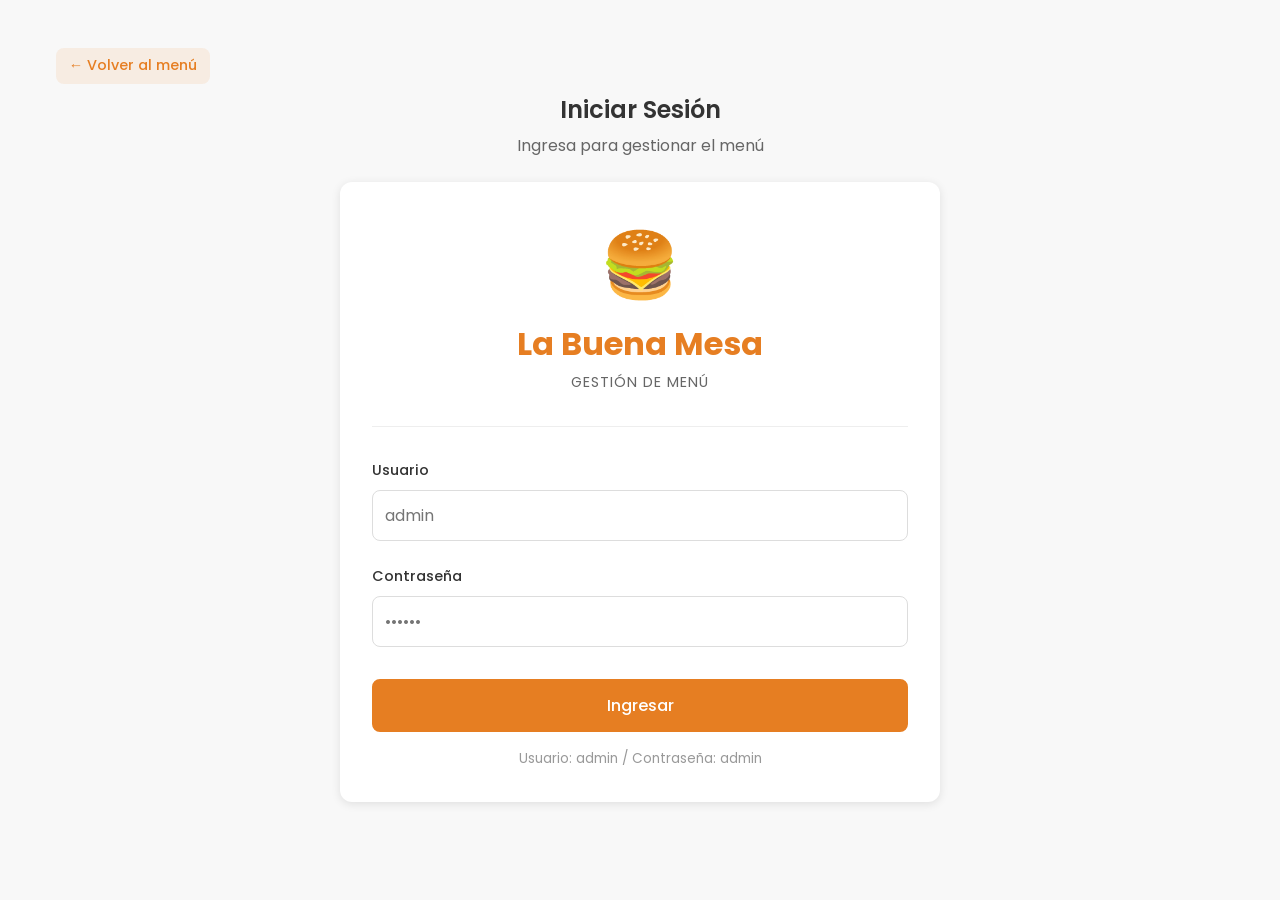
==== commit 5a9b4cab: "algunos arreglos UI en los forms de agregar plato e iniciar sesión" ====
--- a/agregar-plato.html
+++ b/agregar-plato.html
@@ -12,18 +12,10 @@
     />
     <link rel="stylesheet" href="styles.css" />
     <link rel="icon" href="https://fav.farm/🍔" />
-    <script type="module">
-      import { isLoggedIn } from "./auth.js";
-      if (!isLoggedIn()) {
-        window.location.href = "login.html";
-      }
-    </script>
+    <script type="module" src="agregar-plato.js"></script>
   </head>
   <body>
-    <script type="module">
-      import { renderNav } from "./components/nav.js";
-      renderNav();
-    </script>
+    <script type="module" src="components/nav.js"></script>
 
     <main class="form-page">
       <div class="form-wrapper">
@@ -35,77 +27,102 @@
 
         <div class="form-container">
           <form id="platoForm" class="plato-form">
-          <div class="form-group">
-            <label for="nombre">Nombre del plato</label>
-            <input
-              type="text"
-              id="nombre"
-              name="nombre"
-              placeholder="Ej: Paella Valenciana"
-              required
-            />
-          </div>
-
-          <div class="form-group">
-            <label for="descripcion">Descripción</label>
-            <textarea
-              id="descripcion"
-              name="descripcion"
-              rows="3"
-              placeholder="Describe los ingredientes y características del plato"
-              required
-            ></textarea>
-          </div>
-
-          <div class="form-row">
-            <div class="form-group">
-              <label for="precio">Precio ($)</label>
-              <input
-                type="number"
-                id="precio"
-                name="precio"
-                step="0.01"
-                min="0"
-                placeholder="0.00"
-                required
-              />
+            <div class="form-row">
+              <div class="form-group">
+                <label for="nombre">Nombre del plato</label>
+                <input
+                  type="text"
+                  id="nombre"
+                  name="nombre"
+                  placeholder="Ej: Paella Valenciana"
+                  required
+                />
+              </div>
+              <div class="form-group">
+                <label for="categoria">Categoría</label>
+                <select id="categoria" name="categoria" required>
+                  <option value="">Selecciona una categoría</option>
+                  <option value="entradas">Entradas</option>
+                  <option value="principales">Principales</option>
+                  <option value="postres">Postres</option>
+                  <option value="bebidas">Bebidas</option>
+                </select>
+              </div>
             </div>
 
-            <div class="form-group">
-              <label for="categoria">Categoría</label>
-              <select id="categoria" name="categoria" required>
-                <option value="">Selecciona una categoría</option>
-                <option value="entradas">Entradas</option>
-                <option value="principales">Principales</option>
-                <option value="postres">Postres</option>
-                <option value="bebidas">Bebidas</option>
-              </select>
+            <div class="form-row">
+              <div class="form-column">
+                <div class="form-group">
+                  <label for="descripcion">Descripción breve/Subtítulo</label>
+                  <textarea
+                    id="descripcion"
+                    name="descripcion"
+                    rows="2"
+                    placeholder="Describe los ingredientes y características del plato"
+                    required
+                  ></textarea>
+                </div>
+                <div class="form-group">
+                  <label for="ingredientes"
+                    >Ingredientes (separados por coma)</label
+                  >
+                  <input
+                    type="text"
+                    id="ingredientes"
+                    name="ingredientes"
+                    placeholder="Ej: Masa artesanal, Mozzarella, Albahaca"
+                    required
+                  />
+                </div>
+              </div>
+              <div class="form-group">
+                <label for="descripcion_larga">Descripción larga</label>
+                <textarea
+                  id="descripcion_larga"
+                  name="descripcion_larga"
+                  rows="6"
+                  placeholder="Descripción más detallada del plato"
+                  required
+                ></textarea>
+              </div>
             </div>
-          </div>
 
-          <div class="form-group">
-            <label for="imagen">Emoji representativo</label>
-            <input
-              type="text"
-              id="imagen"
-              name="imagen"
-              placeholder="Ej: 🍝 (ingresa un emoji)"
-              required
-            />
-          </div>
+            <div class="form-row">
+              <div class="form-group">
+                <label for="imagen">URL de imagen</label>
+                <input
+                  type="text"
+                  id="imagen"
+                  name="imagen"
+                  placeholder="Ej: https://example.com/image.jpg"
+                  required
+                />
+              </div>
+              <div class="form-group">
+                <label for="precio">Precio ($)</label>
+                <input
+                  type="number"
+                  id="precio"
+                  name="precio"
+                  step="0.01"
+                  min="0"
+                  placeholder="0.00"
+                  required
+                />
+              </div>
+            </div>
 
-          <div class="form-actions">
-            <a href="index.html" class="btn btn-secondary">Cancelar</a>
-            <button type="submit" class="btn btn-primary">Guardar Plato</button>
-          </div>
-        </form>
+            <div class="form-actions">
+              <a href="index.html" class="btn btn-secondary">Cancelar</a>
+              <button type="submit" class="btn btn-primary">
+                Guardar Plato
+              </button>
+            </div>
+          </form>
+        </div>
       </div>
-    </div>
     </main>
 
-    <script type="module">
-      import { initFabScrollTop } from "./fab-scroll-top.js";
-      initFabScrollTop();
-    </script>
+    <script type="module" src="components/fab-scroll-top.js"></script>
   </body>
 </html>
--- a/styles.css
+++ b/styles.css
@@ -141,35 +141,9 @@
   color: var(--color-primary);
 }
 
-@media (min-width: 768px) {
-  nav {
-    justify-content: flex-start;
-    gap: 3rem;
-  }
-
-  .logo {
-    flex-shrink: 0;
-  }
-
-  .nav-links {
-    flex: 1;
-    justify-content: center;
-    display: flex;
-  }
-
-  h1 {
-    font-size: 2.5rem;
-  }
-
-  h2 {
-    font-size: 2rem;
-  }
-}
-
 .hero {
   padding: 3rem 1rem;
   text-align: center;
-  padding-bottom: 0;
 }
 
 .hero h1 {
@@ -332,10 +306,17 @@
 }
 
 .menu-item-image {
-  font-size: 4rem;
-  text-align: center;
-  padding: 2rem;
+  width: 100%;
+  height: 200px;
+  overflow: hidden;
   background: var(--color-bg-secondary);
+}
+
+.menu-item-image img {
+  width: 100%;
+  height: 100%;
+  object-fit: cover;
+  display: block;
 }
 
 .menu-item-info {
@@ -412,12 +393,6 @@
   z-index: 1;
 }
 
-@media (min-width: 768px) {
-  .menu-grid {
-    grid-template-columns: repeat(3, 1fr);
-  }
-}
-
 .cart {
   background: var(--color-bg);
   max-width: 1200px;
@@ -481,12 +456,18 @@
 }
 
 .form-container {
-  max-width: 600px;
+max-width: 900px;
   margin: 0 auto;
   padding: 2rem;
   background: var(--color-bg);
   border-radius: 12px;
   box-shadow: 0 2px 10px rgba(0, 0, 0, 0.1);
+}
+
+.form-wrapper {
+  max-width: 1200px;
+  margin: 0 auto;
+  padding: 0 1rem;
 }
 
 .form-wrapper h1 {
@@ -528,6 +509,7 @@
   font-family: var(--font-primary);
   font-size: 1rem;
   transition: border-color 0.2s ease, box-shadow 0.2s ease;
+  background-color: transparent;
 }
 
 .form-group input:focus,
@@ -549,10 +531,10 @@
   gap: 1rem;
 }
 
-@media (min-width: 480px) {
-  .form-row {
-    grid-template-columns: 1fr 1fr;
-  }
+.form-column {
+  display: flex;
+  flex-direction: column;
+  gap: 1rem;
 }
 
 .form-actions {
@@ -560,6 +542,8 @@
   gap: 1rem;
   margin-top: 1rem;
 }
+
+.form-actions a {display: flex;justify-content: center;align-items: center;}
 
 .checkout-page {
   padding-top: calc(var(--nav-height) + 1rem);
@@ -619,8 +603,11 @@
   border-radius: 8px;
 }
 
-.checkout-item-image {
-  font-size: 2.5rem;
+.checkout-item-img {
+  width: 64px;
+  height: 64px;
+  border-radius: 8px;
+  object-fit: cover;
 }
 
 .checkout-item-details h3 {
@@ -733,16 +720,6 @@
   font-size: 1.1rem;
 }
 
-@media (min-width: 768px) {
-  .checkout-grid {
-    grid-template-columns: 1fr 1fr;
-  }
-
-  .payment-methods {
-    flex-direction: row;
-  }
-}
-
 .btn {
   flex: 1;
   padding: 0.75rem 1.5rem;
@@ -888,11 +865,19 @@
 }
 
 .product-detail-image {
-  font-size: 6rem;
-  text-align: center;
-  padding: 3rem;
+  width: 100%;
+  max-height: 400px;
+  overflow: hidden;
   background: var(--color-bg-secondary);
   border-radius: 8px;
+}
+
+.product-detail-image img {
+  width: 100%;
+  height: 100%;
+  max-height: 400px;
+  object-fit: cover;
+  display: block;
 }
 
 .product-detail-info {
@@ -989,26 +974,6 @@
   width: 100%;
 }
 
-@media (min-width: 768px) {
-  #product-detail-content {
-    grid-template-columns: 1fr 1fr;
-    align-items: start;
-  }
-
-  .product-detail-actions {
-    flex-direction: row;
-    align-items: center;
-  }
-
-  .quantity-selector {
-    justify-content: flex-start;
-  }
-
-  .add-to-cart-btn {
-    width: auto;
-  }
-}
-
 .loading-text {
   text-align: center;
   color: #888;
@@ -1018,6 +983,7 @@
 
 .menu-item-link {
   display: flex;
+  flex-direction: column;
 }
 
 .contact {
@@ -1082,20 +1048,6 @@
   flex: none;
   width: 100%;
   margin-top: 0.5rem;
-}
-
-@media (min-width: 768px) {
-  .about-features {
-    grid-template-columns: repeat(3, 1fr);
-  }
-
-  .contact-grid {
-    grid-template-columns: 1fr 1fr;
-  }
-
-  .contact-form .btn {
-    width: auto;
-  }
 }
 
 /* animación de rebote */
@@ -1115,52 +1067,6 @@
   }
 }
 
-@media (max-width: 767px) {
-  .tag-absolute .tag-label {
-    display: none;
-  }
-
-  .checkout-summary,
-  .checkout-form-section {
-    padding: 1rem;
-  }
-
-  .checkout-item {
-    gap: 0.75rem;
-    padding: 0.75rem;
-  }
-
-  .payment-option {
-    padding: 0.75rem;
-  }
-
-  .form-wrapper {
-    max-width: 600px;
-    margin: 0 auto;
-    padding: 1rem;
-  }
-
-  .form-wrapper .back-link {
-    margin-bottom: 0.75rem;
-  }
-
-  .form-container {
-    padding: 1.25rem;
-  }
-
-  .checkout-page {
-    padding-top: 0;
-  }
-
-  .form-page {
-    padding-top: 0;
-  }
-
-  .login-container {
-    padding: 1.25rem;
-  }
-}
-
 .login-page {
   padding-top: 3rem;
   padding-bottom: 2rem;
@@ -1169,7 +1075,7 @@
 }
 
 .login-wrapper {
-  max-width: 400px;
+  max-width: 1200px;
   margin: 0 auto;
   padding: 0 1rem;
 }
@@ -1196,6 +1102,8 @@
   background: var(--color-bg);
   border-radius: 12px;
   box-shadow: 0 2px 10px rgba(0, 0, 0, 0.1);
+  max-width: 600px;
+  margin: 0 auto;
 }
 
 .login-container h1 {
@@ -1395,8 +1303,11 @@
   background: var(--color-bg-secondary);
 }
 
-.cart-item-emoji {
-  font-size: 1.5rem;
+.cart-item-img {
+  width: 48px;
+  height: 48px;
+  border-radius: 8px;
+  object-fit: cover;
 }
 
 .cart-item-info {
@@ -1584,6 +1495,12 @@
   display: none;
 }
 
+@media (min-width: 480px) {
+  .form-row {
+    grid-template-columns: 1fr 1fr;
+  }
+}
+
 @media (max-width: 767px) {
   .nav-links {
     position: relative;
@@ -1674,4 +1591,146 @@
   .nav-link-login.desktop-only {
     display: none;
   }
-}
+
+  .tag-absolute .tag-label {
+    display: none;
+  }
+
+  .checkout-summary,
+  .checkout-form-section {
+    padding: 1rem;
+  }
+
+  .checkout-item {
+    gap: 0.75rem;
+    padding: 0.75rem;
+  }
+
+  .payment-option {
+    padding: 0.75rem;
+  }
+
+  .form-wrapper {
+    max-width: 600px;
+    margin: 0 auto;
+    padding: 1rem;
+  }
+
+  .form-wrapper .back-link {
+    margin-bottom: 0.75rem;
+  }
+
+  .form-container {
+    padding: 1.25rem;
+  }
+
+  .checkout-page {
+    padding-top: 0;
+  }
+
+  .form-page {
+    padding-top: 0;
+  }
+
+  .login-container {
+    padding: 1.25rem;
+  }
+
+.plato-form {
+gap:1rem
+}
+}
+
+@media (min-width: 768px) {
+  .about-features {
+    grid-template-columns: repeat(2, 1fr);
+  }
+
+  .contact-grid {
+    grid-template-columns: 1fr 1fr;
+  }
+
+  .contact-form .btn {
+    width: auto;
+  }
+
+  #product-detail-content {
+    grid-template-columns: 1fr 1fr;
+    align-items: start;
+  }
+
+  .product-detail-actions {
+    flex-direction: row;
+    align-items: center;
+  }
+
+  .quantity-selector {
+    justify-content: flex-start;
+  }
+
+  .add-to-cart-btn {
+    width: auto;
+  }
+
+  nav {
+    justify-content: flex-start;
+    gap: 1.5rem;
+    padding-inline: 1.5rem;
+  }
+
+  .logo {
+    flex-shrink: 0;
+  }
+
+  .nav-links {
+    flex: 1;
+    justify-content: center;
+    display: flex;
+    gap: 0.75rem;
+  }
+
+  h1 {
+    font-size: 2.5rem;
+  }
+
+  h2 {
+    font-size: 2rem;
+  }
+  .form-wrapper {
+    padding: 0 2rem;
+  }
+
+  .menu-grid {
+    grid-template-columns: repeat(2, 1fr);
+  }
+  .checkout-grid {
+    grid-template-columns: 1fr 1fr;
+  }
+  .checkout-page,
+  .form-page {
+    padding-top: 0;
+  }
+}
+
+@media (min-width: 1024px) {
+  nav {
+    gap: 3rem;
+    padding-inline: 3rem;
+  }
+
+  .nav-links {
+    gap: 1.5rem;
+  }
+
+  .payment-methods {
+    flex-direction: row;
+  }
+
+  .about-features {
+    grid-template-columns: repeat(3, 1fr);
+  }
+
+  .menu-grid {
+    grid-template-columns: repeat(3, 1fr);
+  }
+}
